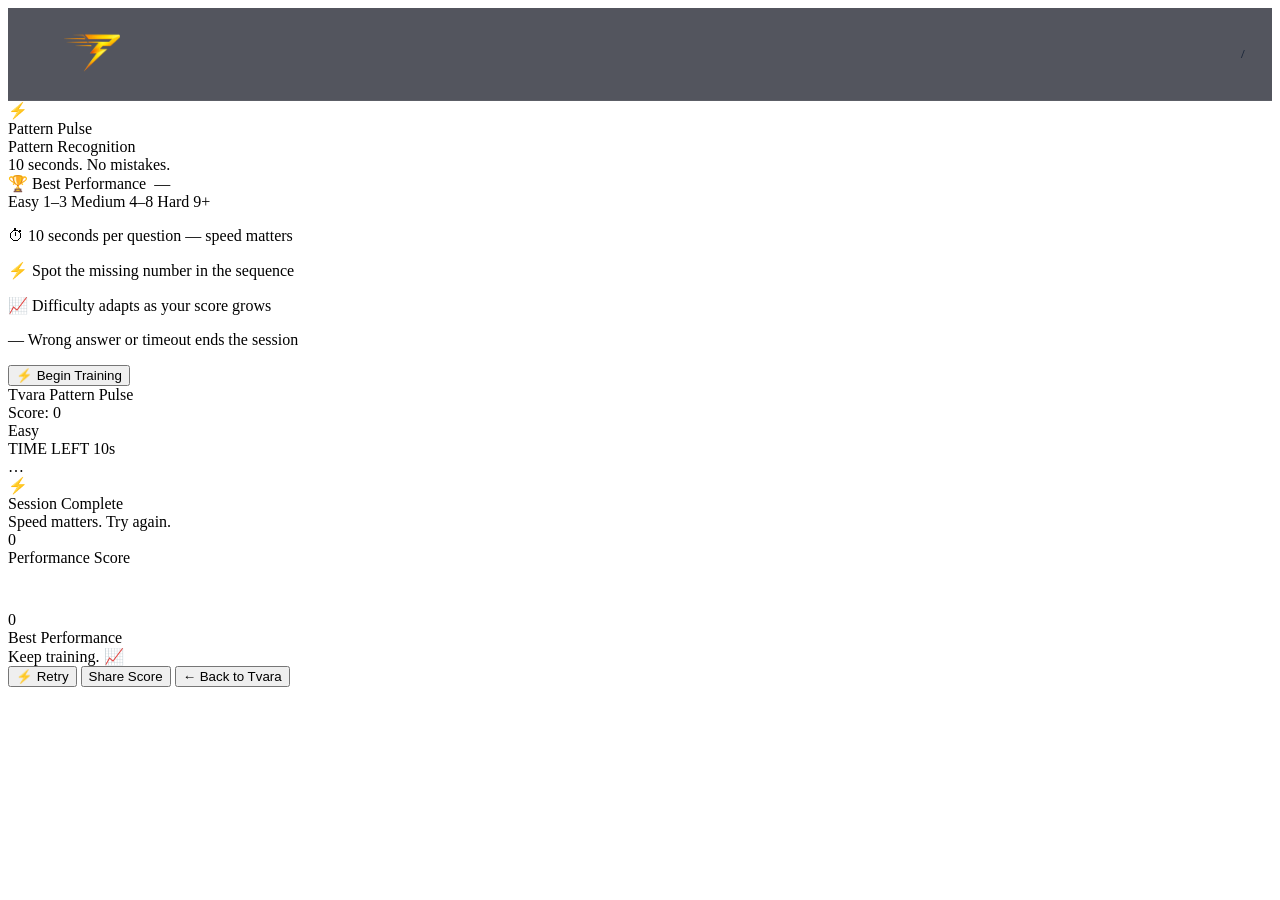
==== games/pattern-pulse/index.html @ 3f2eed26 "refactor: clean URLs — move game HTMLs to folder/index.html structure - games/*.html → games/*/index" ====
<!DOCTYPE html>
<html lang="en">
<head>
  <meta charset="UTF-8" />
  <meta name="viewport" content="width=device-width, initial-scale=1.0"/>
  <meta name="theme-color" content="#0a0d1a"/>
  <title>Pattern Pulse — Tvara</title>
  <!-- Google tag (gtag.js) -->
  <script async src="https://www.googletagmanager.com/gtag/js?id=G-ZN4RX93M39"></script>
  <script>
    window.dataLayer = window.dataLayer || [];
    function gtag(){dataLayer.push(arguments);}
    gtag('js', new Date());
    gtag('config', 'G-ZN4RX93M39');
  </script>
  <!-- Favicons & PWA -->
  <link rel="icon" type="image/x-icon" href="../../assets/favicon.ico"/>
  <link rel="icon" type="image/png" sizes="16x16" href="../../assets/favicon-16x16.png"/>
  <link rel="icon" type="image/png" sizes="32x32" href="../../assets/favicon-32x32.png"/>
  <link rel="apple-touch-icon" sizes="180x180" href="../../assets/apple-touch-icon.png"/>
  <link rel="manifest" href="../../assets/site.webmanifest"/>
  <link href="https://fonts.googleapis.com/css2?family=Inter:wght@400;600;700;800&display=swap" rel="stylesheet"/>
  <link rel="stylesheet" href="../../assets/css/base.css"/>
  <link rel="stylesheet" href="../../assets/css/nav.css"/>
  <link rel="stylesheet" href="../../assets/games/game-shell.css"/>
</head>
<body>
<div id="app">

  <!-- ── Nav ── -->
  <nav class="tf-nav">
    <div class="tf-nav-inner">
      <a class="nav-brand" href="/">
        <div class="nav-logo">
          <img src="../../assets/favicon2.png" alt="Tvara logo" class="nav-logo-img"/>
        </div>
        <span class="nav-name">Tvara</span>
      </a>
      <div class="nav-breadcrumb">
        <span class="nav-breadcrumb-sep">/</span>
        <span class="nav-breadcrumb-page">Pattern Pulse</span>
      </div>
    </div>
  </nav>

  <!-- ── Card ── -->
  <div class="card-wrap">
    <div class="card">

      <!-- PRE-PLAY -->
      <div id="preplay-screen" class="screen active">
        <span class="pp-game-icon">⚡</span>
        <div class="pp-game-name">Pattern Pulse</div>
        <div class="pp-game-sub">Pattern Recognition</div>
        <div class="pp-tagline">10 seconds. No mistakes.</div>
        <div class="pp-best-row">
          🏆 Best Performance &nbsp;<span class="bv" id="pp-best">—</span>
        </div>
        <div class="diff-pills">
          <span class="pill pill-easy">Easy 1–3</span>
          <span class="pill pill-medium">Medium 4–8</span>
          <span class="pill pill-hard">Hard 9+</span>
        </div>
        <div class="howto">
          <p><span>⏱</span> 10 seconds per question — speed matters</p>
          <p><span>⚡</span> Spot the missing number in the sequence</p>
          <p><span>📈</span> Difficulty adapts as your score grows</p>
          <p><span>—</span> Wrong answer or timeout ends the session</p>
        </div>
        <button class="cta-btn" id="play-btn">⚡ Begin Training</button>
      </div>

      <!-- GAME -->
      <div id="game-screen" class="screen">
        <div class="header">
          <div class="header-left">
            <span class="header-brand">Tvara</span>
            <span class="header-mode">Pattern Pulse</span>
          </div>
          <div class="score-badge" id="score">Score: 0</div>
        </div>
        <div class="diff-badge easy" id="diff-badge">
          <div class="diff-dot"></div>
          <span id="diff-label">Easy</span>
        </div>
        <div class="timer-wrap">
          <div class="timer-label">
            <span>TIME LEFT</span>
            <span id="timer-count">10s</span>
          </div>
          <div class="timer-track">
            <div class="timer-bar" id="timer-bar"></div>
          </div>
        </div>
        <div class="question-area" id="question-area">
          <div id="question">…</div>
        </div>
        <div id="options"></div>
      </div>

      <!-- GAME OVER -->
      <div id="gameover-screen" class="screen">
        <span class="go-emoji" id="go-emoji">⚡</span>
        <div class="go-title">Session Complete</div>
        <div class="go-sub" id="go-sub">Speed matters. Try again.</div>
        <div class="divider"></div>
        <div class="scores-row">
          <div class="score-col">
            <div class="go-score-val" id="final-score">0</div>
            <div class="go-label">Performance Score</div>
          </div>
          <div style="width:1px;height:44px;background:rgba(255,255,255,0.08)"></div>
          <div class="score-col">
            <div class="go-best-val" id="best-score-display">0</div>
            <div class="go-label">Best Performance</div>
          </div>
        </div>
        <div class="go-msg-badge" id="go-msg">Keep training. 📈</div>
        <div class="beat-best" id="beat-best"></div>
        <div class="divider"></div>
        <button class="cta-btn"   id="restart-btn">⚡ Retry</button>
        <button class="share-btn" id="share-btn">Share Score</button>
        <button class="ghost-btn" id="menu-btn">← Back to Tvara</button>
      </div>

    </div>
  </div>

</div><!-- /app -->

<div class="toast" id="toast"></div>

<script type="module" src="../../assets/games/pattern-pulse.js"></script>
</body>
</html>
---- assets/css/nav.css ----
/* ═══════════════════════════════.nav-logo {
  height: 48px;
  width: 48px;
  display: flex; align-items: center; justify-content: center;
  flex-shrink: 0;
  overflow: hidden;
  border-radius: 10px;
}
.nav-logo-img {
  height: 350%;
  width: auto;
  object-fit: cover;
  object-position: 15% center;
  display: block;
}Tvara — Shared Nav Component
   Used by: index.html + all games/*.html
   ══════════════════════════════════════════ */

.tf-nav {
  width: 100%;
  background: rgba(10,13,26,0.7);
  backdrop-filter: blur(12px);
  -webkit-backdrop-filter: blur(12px);
  border-bottom: 1px solid rgba(255,255,255,0.05);
  position: sticky;
  top: 0;
  z-index: 100;
}

.tf-nav-inner {
  width: 100%;
  padding: 6px 40px;
  display: flex;
  align-items: center;
  justify-content: space-between;
  gap: 16px;
}

/* ── Brand ── */
.nav-brand {
  display: flex;
  align-items: center;
  gap: 10px;
  text-decoration: none;
  flex-shrink: 0;
}
.nav-logo {
  height: 56px;
  width: 56px;
  display: flex; align-items: center; justify-content: center;
  flex-shrink: 0;
  overflow: hidden;
  border-radius: 12px;
}
.nav-logo-img {
  height: 200%;
  width: 200%;
  object-fit: cover;
  object-position: center center;
  display: block;
}
.nav-name {
  font-size: 1.35rem;
  font-weight: 800;
  letter-spacing: -0.5px;
  background: linear-gradient(135deg, var(--purple), var(--blue));
  -webkit-background-clip: text;
  background-clip: text;
  -webkit-text-fill-color: transparent;
}

/* ── Breadcrumb (game pages) ── */
.nav-breadcrumb {
  display: flex;
  align-items: center;
  gap: 8px;
  font-size: 0.82rem;
  font-weight: 600;
}
.nav-breadcrumb-sep { color: #1e293b; }
.nav-breadcrumb-page {
  background: linear-gradient(135deg, var(--purple), var(--blue));
  -webkit-background-clip: text;
  background-clip: text;
  -webkit-text-fill-color: transparent;
}

/* ── Centre links (home only, desktop) ── */
.nav-links {
  display: none;
  align-items: center;
  gap: 28px;
}
.nav-link {
  font-size: 0.82rem;
  font-weight: 600;
  color: #94a3b8;
  text-decoration: none;
  transition: color 0.15s;
}
.nav-link:hover { color: #e2e8f0; }

/* ── Right-side tag/badge ── */
.nav-tag {
  font-size: 0.7rem;
  font-weight: 700;
  color: #94a3b8;
  letter-spacing: 1px;
  text-transform: uppercase;
  background: rgba(255,255,255,0.06);
  border: 1px solid rgba(255,255,255,0.12);
  padding: 4px 10px;
  border-radius: var(--r-full);
  flex-shrink: 0;
}

/* ── Responsive ── */
@media (min-width: 640px) {
  .tf-nav-inner  { padding: 18px 40px; }
  .nav-links { display: flex; }
}
@media (min-width: 1024px) {
  .tf-nav-inner  { padding: 18px 56px; }
}
@media (max-width: 480px) {
  .tf-nav-inner  { padding: 14px 20px; }
}
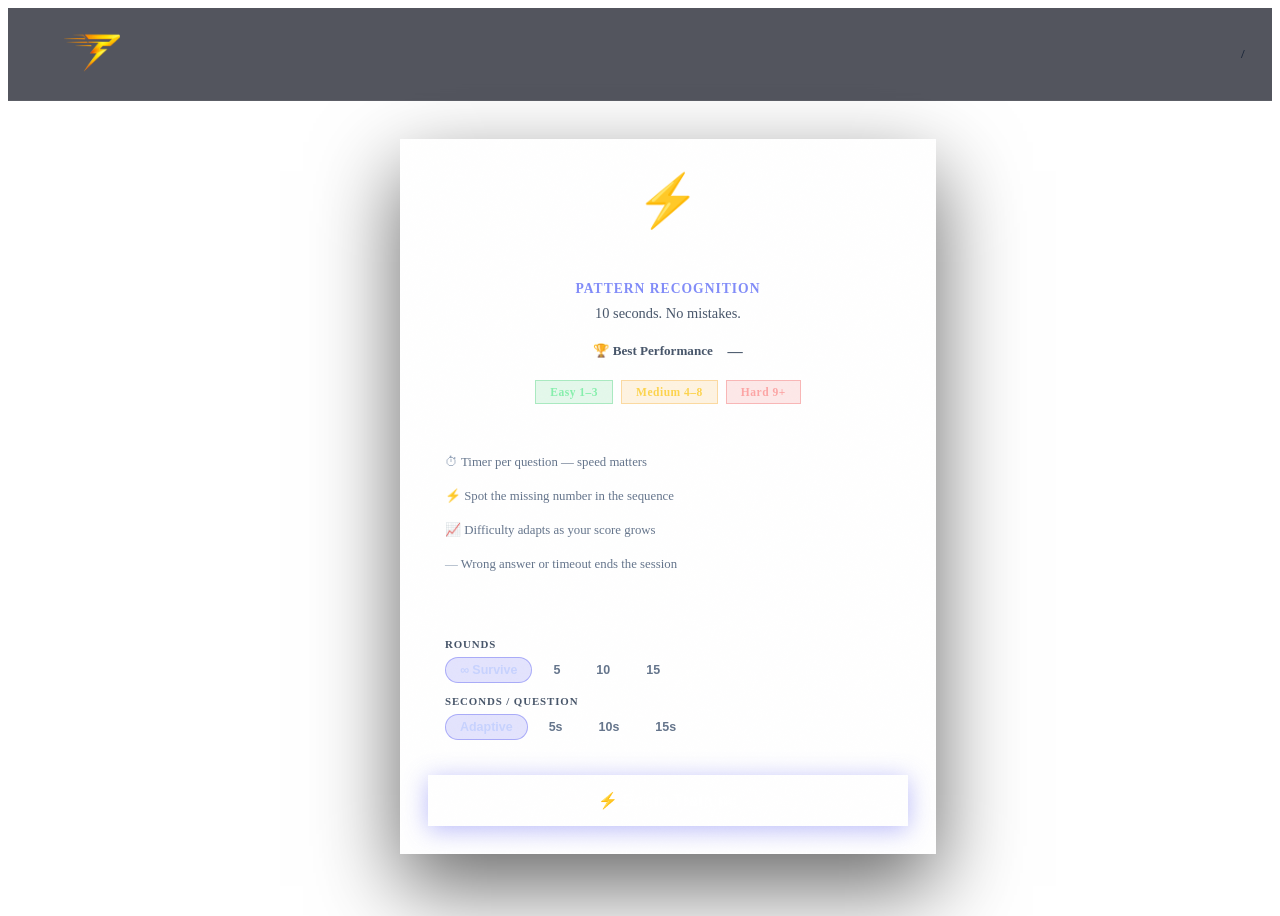
==== commit fc15db53: "merge: cursor-revamp → main (profile, self-test fix, back button fix, difficulty settings, word bank" ====
--- a/games/pattern-pulse/index.html
+++ b/games/pattern-pulse/index.html
@@ -62,11 +62,34 @@
           <span class="pill pill-hard">Hard 9+</span>
         </div>
         <div class="howto">
-          <p><span>⏱</span> 10 seconds per question — speed matters</p>
+          <p><span>⏱</span> Timer per question — speed matters</p>
           <p><span>⚡</span> Spot the missing number in the sequence</p>
           <p><span>📈</span> Difficulty adapts as your score grows</p>
           <p><span>—</span> Wrong answer or timeout ends the session</p>
         </div>
+
+        <!-- ── User settings ── -->
+        <div class="gs-settings">
+          <div class="gs-setting-row">
+            <label class="gs-setting-label">Rounds</label>
+            <div class="gs-pill-group" id="pp-rounds-sel">
+              <button class="gs-pill active" data-value="0">∞ Survive</button>
+              <button class="gs-pill" data-value="5">5</button>
+              <button class="gs-pill" data-value="10">10</button>
+              <button class="gs-pill" data-value="15">15</button>
+            </div>
+          </div>
+          <div class="gs-setting-row">
+            <label class="gs-setting-label">Seconds / question</label>
+            <div class="gs-pill-group" id="pp-timer-sel">
+              <button class="gs-pill active" data-value="0">Adaptive</button>
+              <button class="gs-pill" data-value="5">5s</button>
+              <button class="gs-pill" data-value="10">10s</button>
+              <button class="gs-pill" data-value="15">15s</button>
+            </div>
+          </div>
+        </div>
+
         <button class="cta-btn" id="play-btn">⚡ Begin Training</button>
       </div>
 
@@ -130,6 +153,7 @@
 
 <div class="toast" id="toast"></div>
 
+<script type="module" src="../../assets/js/common.js"></script>
 <script type="module" src="../../assets/games/pattern-pulse.js"></script>
 </body>
 </html>
--- a/assets/css/nav.css
+++ b/assets/css/nav.css
@@ -125,3 +125,49 @@
 @media (max-width: 480px) {
   .tf-nav-inner  { padding: 14px 20px; }
 }
+
+/* ── User identity badge ── */
+.user-badge {
+  display: flex;
+  align-items: center;
+  gap: 6px;
+  margin-left: 10px;
+  flex-shrink: 0;
+}
+
+.user-badge-name {
+  font-size: 0.72rem;
+  font-weight: 700;
+  color: #94a3b8;
+  letter-spacing: 0.3px;
+  white-space: nowrap;
+  overflow: hidden;
+  text-overflow: ellipsis;
+  max-width: 110px;
+}
+
+.user-badge-streak,
+.user-badge-best {
+  font-size: 0.68rem;
+  font-weight: 700;
+  padding: 2px 8px;
+  border-radius: var(--r-full);
+  white-space: nowrap;
+}
+
+.user-badge-streak {
+  background: rgba(245, 158, 11, 0.15);
+  color: #fbbf24;
+  border: 1px solid rgba(245, 158, 11, 0.25);
+}
+
+.user-badge-best {
+  background: rgba(99, 102, 241, 0.12);
+  color: #818cf8;
+  border: 1px solid rgba(99, 102, 241, 0.22);
+}
+
+@media (max-width: 480px) {
+  .user-badge-best { display: none !important; }
+  .user-badge-name { max-width: 72px; }
+}
--- a/assets/games/game-shell.css
+++ b/assets/games/game-shell.css
@@ -0,0 +1,386 @@
+/* ══════════════════════════════════════════
+   Tvara — Shared Game Shell Styles
+   Depends on: base.css, nav.css
+   ══════════════════════════════════════════ */
+
+/* ── Page wrapper ── */
+#app {
+  min-height: 100vh;
+  display: flex;
+  flex-direction: column;
+  align-items: center;
+}
+
+/* ── Card wrapper (centers card on page) ── */
+.card-wrap {
+  width: 100%;
+  max-width: 480px;
+  padding: 24px 16px 40px;
+  flex: 1;
+  display: flex;
+  flex-direction: column;
+  justify-content: center;
+}
+
+/* ── Glassmorphism card ── */
+.card {
+  background: var(--surface);
+  border: 1px solid var(--border);
+  border-radius: var(--r-2xl);
+  padding: 32px 28px 28px;
+  width: 100%;
+  box-shadow: 0 32px 80px rgba(0,0,0,0.6);
+  backdrop-filter: blur(14px);
+  -webkit-backdrop-filter: blur(14px);
+  position: relative;
+  overflow: hidden;
+}
+.card::before {
+  content: '';
+  position: absolute; inset: 0;
+  background-image: url("data:image/svg+xml,%3Csvg viewBox='0 0 200 200' xmlns='http://www.w3.org/2000/svg'%3E%3Cfilter id='n'%3E%3CfeTurbulence type='fractalNoise' baseFrequency='0.9' numOctaves='4' stitchTiles='stitch'/%3E%3C/filter%3E%3Crect width='100%25' height='100%25' filter='url(%23n)' opacity='0.04'/%3E%3C/svg%3E");
+  background-size: 180px;
+  pointer-events: none;
+  border-radius: inherit;
+  opacity: 0.35;
+}
+
+/* ════════════════════════════════
+   Screen toggling
+   ════════════════════════════════ */
+.screen         { display: none; }
+.screen.active  { display: block; }
+
+/* ════════════════════════════════
+   Shared buttons
+   ════════════════════════════════ */
+.cta-btn {
+  width: 100%; padding: 16px;
+  font-size: 1rem; font-weight: 700;
+  border: none; border-radius: var(--r-lg);
+  background: linear-gradient(135deg, var(--indigo), #8b5cf6);
+  color: #fff; cursor: pointer; letter-spacing: 0.3px;
+  transition: opacity 0.2s, transform 0.15s, box-shadow 0.2s;
+  box-shadow: 0 4px 24px rgba(99,102,241,0.45);
+}
+.cta-btn:hover  { opacity: 0.9; transform: translateY(-2px); box-shadow: 0 8px 32px rgba(99,102,241,0.6); }
+.cta-btn:active { transform: scale(0.97); }
+
+.ghost-btn {
+  width: 100%; padding: 13px;
+  font-size: 0.9rem; font-weight: 700;
+  border: 1.5px solid rgba(255,255,255,0.1); border-radius: var(--r-md);
+  background: transparent; color: #64748b; cursor: pointer;
+  transition: background 0.18s, border-color 0.18s;
+  margin-top: 8px;
+}
+.ghost-btn:hover  { background: rgba(255,255,255,0.04); border-color: rgba(255,255,255,0.18); color: #94a3b8; }
+.ghost-btn:active { transform: scale(0.97); }
+
+.share-btn {
+  width: 100%; padding: 13px;
+  font-size: 0.92rem; font-weight: 700;
+  border: 1.5px solid rgba(167,139,250,0.35); border-radius: var(--r-md);
+  background: rgba(167,139,250,0.1); color: var(--purple); cursor: pointer;
+  transition: background 0.18s, border-color 0.18s;
+  margin-top: 4px;
+}
+.share-btn:hover  { background: rgba(167,139,250,0.18); border-color: rgba(167,139,250,0.5); }
+.share-btn:active { transform: scale(0.97); }
+.share-btn.copied { color: #86efac; border-color: rgba(34,197,94,0.4); background: rgba(34,197,94,0.08); }
+
+/* ════════════════════════════════
+   Pre-play screen
+   ════════════════════════════════ */
+#preplay-screen { text-align: center; animation: fadeUp 0.4s ease; }
+
+.pp-game-icon {
+  font-size: 3.2rem; display: block; margin-bottom: 12px;
+  animation: pulse-icon 2.5s ease-in-out infinite;
+}
+@keyframes pulse-icon {
+  0%, 100% { transform: scale(1);    filter: drop-shadow(0 0 0px var(--purple)); }
+  50%       { transform: scale(1.08); filter: drop-shadow(0 0 14px var(--purple)); }
+}
+.pp-game-name {
+  font-size: 1.9rem; font-weight: 800; letter-spacing: -1px;
+  background: linear-gradient(135deg, var(--purple), var(--blue));
+  -webkit-background-clip: text; background-clip: text; -webkit-text-fill-color: transparent;
+  margin-bottom: 3px;
+}
+.pp-game-sub {
+  font-size: 0.85rem; font-weight: 600; color: #818cf8;
+  letter-spacing: 1px; text-transform: uppercase; margin-bottom: 8px;
+}
+.pp-tagline { font-size: 0.9rem; color: #475569; margin-bottom: 20px; }
+
+.pp-best-row {
+  display: flex; align-items: center; justify-content: center;
+  gap: 8px; margin-bottom: 20px;
+  font-size: 0.82rem; color: #475569; font-weight: 600;
+}
+.pp-best-row .bv { color: var(--purple); font-size: 0.95rem; font-weight: 800; }
+
+.diff-pills { display: flex; gap: 8px; justify-content: center; margin-bottom: 20px; }
+.pill {
+  padding: 5px 14px; border-radius: var(--r-full);
+  font-size: 0.72rem; font-weight: 700; letter-spacing: 0.5px;
+}
+.pill-easy   { background: rgba(34,197,94,0.12);  border: 1px solid rgba(34,197,94,0.3);  color: #86efac; }
+.pill-medium { background: rgba(245,158,11,0.12); border: 1px solid rgba(245,158,11,0.3); color: #fcd34d; }
+.pill-hard   { background: rgba(239,68,68,0.12);  border: 1px solid rgba(239,68,68,0.3);  color: #fca5a5; }
+
+.howto {
+  background: rgba(255,255,255,0.03); border: 1px solid rgba(255,255,255,0.07);
+  border-radius: var(--r-lg); padding: 14px 16px;
+  text-align: left; margin-bottom: 20px;
+}
+.howto p            { font-size: 0.8rem; color: #64748b; line-height: 1.65; }
+.howto p + p        { margin-top: 4px; }
+.howto span         { color: #94a3b8; }
+
+/* ════════════════════════════════
+   Game settings (pre-play)
+   ════════════════════════════════ */
+.gs-settings {
+  width: 100%;
+  display: flex;
+  flex-direction: column;
+  gap: 12px;
+  margin-bottom: 20px;
+  background: rgba(255,255,255,0.02);
+  border: 1px solid rgba(255,255,255,0.07);
+  border-radius: 14px;
+  padding: 14px 16px;
+  text-align: left;
+}
+
+.gs-setting-row {
+  display: flex;
+  flex-direction: column;
+  gap: 7px;
+}
+
+.gs-setting-label {
+  font-size: 0.68rem;
+  font-weight: 700;
+  text-transform: uppercase;
+  letter-spacing: 0.9px;
+  color: #475569;
+}
+
+.gs-pill-group {
+  display: flex;
+  flex-wrap: wrap;
+  gap: 6px;
+}
+
+.gs-pill {
+  padding: 5px 14px;
+  border-radius: 99px;
+  font-size: 0.78rem;
+  font-weight: 600;
+  cursor: pointer;
+  border: 1px solid rgba(255,255,255,0.10);
+  background: rgba(255,255,255,0.04);
+  color: #64748b;
+  transition: background 0.13s, border-color 0.13s, color 0.13s;
+}
+
+.gs-pill:hover {
+  background: rgba(99,102,241,0.08);
+  border-color: rgba(99,102,241,0.25);
+  color: #a5b4fc;
+}
+
+.gs-pill.active {
+  background: rgba(99,102,241,0.18);
+  border-color: rgba(99,102,241,0.45);
+  color: #c7d2fe;
+  font-weight: 700;
+}
+
+/* ════════════════════════════════
+   Game screen
+   ════════════════════════════════ */
+#game-screen { animation: fadeUp 0.3s ease; }
+
+.header {
+  display: flex; align-items: center; justify-content: space-between;
+  margin-bottom: 18px;
+}
+.header-left    { display: flex; flex-direction: column; gap: 2px; }
+.header-brand   { font-size: 0.68rem; font-weight: 700; letter-spacing: 1.5px; text-transform: uppercase; color: #4338ca; }
+.header-mode {
+  font-size: 1rem; font-weight: 800; letter-spacing: -0.3px;
+  background: linear-gradient(135deg, var(--purple), var(--blue));
+  -webkit-background-clip: text; background-clip: text; -webkit-text-fill-color: transparent;
+}
+
+.score-badge {
+  background: rgba(167,139,250,0.15); border: 1px solid rgba(167,139,250,0.3);
+  color: var(--purple); font-size: 0.85rem; font-weight: 700;
+  padding: 6px 16px; border-radius: var(--r-full);
+  transition: transform 0.15s;
+}
+.score-badge.pop { animation: pop 0.3s ease; }
+@keyframes pop {
+  0%   { transform: scale(1); }
+  45%  { transform: scale(1.4); }
+  100% { transform: scale(1); }
+}
+
+/* ── Difficulty badge ── */
+.diff-badge {
+  display: flex; align-items: center; justify-content: center;
+  gap: 6px; margin-bottom: 12px;
+  font-size: 0.7rem; font-weight: 700; letter-spacing: 1px; text-transform: uppercase;
+}
+.diff-dot { width: 7px; height: 7px; border-radius: 50%; animation: blink 1.4s ease infinite; }
+@keyframes blink { 0%,100%{opacity:1} 50%{opacity:0.3} }
+.diff-badge.easy   { color: #86efac; } .diff-badge.easy   .diff-dot { background: var(--green); }
+.diff-badge.medium { color: #fcd34d; } .diff-badge.medium .diff-dot { background: var(--amber); }
+.diff-badge.hard   { color: #fca5a5; } .diff-badge.hard   .diff-dot { background: var(--red); }
+
+/* ── Timer ── */
+.timer-wrap   { margin-bottom: 16px; }
+.timer-label  {
+  display: flex; justify-content: space-between;
+  font-size: 0.73rem; font-weight: 600; color: #475569; margin-bottom: 6px;
+}
+.timer-label #timer-count { color: #94a3b8; font-weight: 700; }
+.timer-track  { height: 7px; background: rgba(255,255,255,0.06); border-radius: 99px; overflow: hidden; }
+.timer-bar {
+  height: 100%; border-radius: 99px; width: 100%;
+  background: linear-gradient(90deg, var(--green), #86efac);
+  transition: width 0.9s linear, background 0.5s ease;
+}
+.timer-bar.warning { background: linear-gradient(90deg, var(--amber), #fcd34d); }
+.timer-bar.danger  { background: linear-gradient(90deg, var(--red), #fca5a5); }
+
+/* ── Question area ── */
+.question-area {
+  background: rgba(255,255,255,0.03); border: 1px solid rgba(255,255,255,0.07);
+  border-radius: var(--r-lg); padding: 24px 16px; margin-bottom: 16px;
+  min-height: 86px; display: flex; align-items: center; justify-content: center;
+  transition: opacity 0.15s ease, transform 0.15s ease;
+}
+#question {
+  font-size: 1.45rem; font-weight: 700; letter-spacing: 0.5px;
+  text-align: center; color: #f1f5f9; word-break: break-word;
+}
+
+/* ── Options grid ── */
+#options { display: grid; grid-template-columns: 1fr 1fr; gap: 10px; margin-bottom: 16px; }
+
+.option {
+  padding: 17px 10px; font-size: 1.1rem; font-weight: 700;
+  border: 1.5px solid rgba(255,255,255,0.1); border-radius: var(--r-lg);
+  background: rgba(255,255,255,0.05); color: #e2e8f0;
+  cursor: pointer; position: relative; overflow: hidden;
+  transition: background 0.18s, border-color 0.18s, transform 0.12s, box-shadow 0.18s;
+}
+.option::after {
+  content: ''; position: absolute; inset: 0;
+  background: radial-gradient(circle, rgba(255,255,255,0.15) 0%, transparent 70%);
+  opacity: 0; transition: opacity 0.3s; border-radius: inherit;
+}
+.option:active::after { opacity: 1; }
+.option:hover:not(:disabled) {
+  background: rgba(96,165,250,0.14); border-color: rgba(96,165,250,0.45);
+  transform: translateY(-3px); box-shadow: 0 8px 22px rgba(96,165,250,0.15);
+}
+.option:active:not(:disabled) { transform: scale(0.94); }
+.option.correct {
+  background: rgba(34,197,94,0.18) !important; border-color: var(--green) !important;
+  color: #86efac; box-shadow: 0 0 20px rgba(34,197,94,0.25) !important;
+  animation: glow-correct 0.4s ease;
+}
+.option.wrong   {
+  background: rgba(239,68,68,0.18) !important; border-color: var(--red) !important;
+  color: #fca5a5; animation: shake 0.4s ease;
+}
+@keyframes glow-correct {
+  0%   { box-shadow: 0 0 0 rgba(34,197,94,0); }
+  50%  { box-shadow: 0 0 28px rgba(34,197,94,0.55); }
+  100% { box-shadow: 0 0 20px rgba(34,197,94,0.25); }
+}
+@keyframes shake {
+  0%,100% { transform: translateX(0); }
+  20%     { transform: translateX(-6px); }
+  40%     { transform: translateX(6px); }
+  60%     { transform: translateX(-5px); }
+  80%     { transform: translateX(5px); }
+}
+
+/* ════════════════════════════════
+   Game-over screen
+   ════════════════════════════════ */
+#gameover-screen { text-align: center; animation: fadeUp 0.35s ease; }
+
+.go-emoji  { font-size: 3.6rem; margin-bottom: 7px; display: block; }
+.go-title  { font-size: 1.6rem; font-weight: 800; color: #f1f5f9; margin-bottom: 2px; }
+.go-sub    { font-size: 0.88rem; color: #64748b; margin-bottom: 18px; }
+.divider   { width: 100%; height: 1px; background: rgba(255,255,255,0.07); margin: 11px 0; }
+
+.scores-row { display: flex; justify-content: space-around; align-items: center; margin-bottom: 5px; }
+.score-col  { display: flex; flex-direction: column; align-items: center; gap: 3px; }
+
+.go-score-val {
+  font-size: 2.8rem; font-weight: 800; line-height: 1;
+  background: linear-gradient(135deg, var(--purple), var(--blue));
+  -webkit-background-clip: text; background-clip: text; -webkit-text-fill-color: transparent;
+}
+.go-best-val { font-size: 1.8rem; font-weight: 800; color: #fcd34d; line-height: 1; }
+.go-best-val.new-best { animation: new-best-pop 0.6s ease; }
+@keyframes new-best-pop {
+  0%   { transform: scale(1); }
+  40%  { transform: scale(1.3); filter: drop-shadow(0 0 12px #fcd34d); }
+  100% { transform: scale(1); }
+}
+
+.go-label    { font-size: 0.7rem; color: #475569; font-weight: 700; text-transform: uppercase; letter-spacing: 1px; }
+.go-msg-badge {
+  display: inline-block; padding: 6px 18px; border-radius: var(--r-full);
+  background: rgba(167,139,250,0.12); border: 1px solid rgba(167,139,250,0.25);
+  color: #c4b5fd; font-size: 0.86rem; font-weight: 600; margin: 9px 0 3px;
+}
+.beat-best { font-size: 0.78rem; color: #fcd34d; font-weight: 600; margin-bottom: 3px; min-height: 1.1em; }
+
+/* ════════════════════════════════
+   Coming-soon pages
+   ════════════════════════════════ */
+.soon-wrap {
+  flex: 1; display: flex; flex-direction: column;
+  align-items: center; justify-content: center;
+  text-align: center; padding: 48px 24px;
+  gap: 14px; animation: fadeUp 0.5s ease;
+}
+.soon-icon  { font-size: 4rem; line-height: 1; }
+.soon-title {
+  font-size: clamp(1.6rem, 4vw, 2.2rem); font-weight: 800;
+  letter-spacing: -1px; color: #f1f5f9; margin-top: 4px;
+}
+.soon-badge {
+  display: inline-block; padding: 5px 16px; border-radius: var(--r-full);
+  font-size: 0.72rem; font-weight: 700; letter-spacing: 1.5px; text-transform: uppercase;
+  background: rgba(255,255,255,0.06); border: 1px solid rgba(255,255,255,0.12); color: #475569;
+}
+.soon-desc { font-size: 0.92rem; color: #475569; max-width: 300px; line-height: 1.6; }
+.back-btn {
+  display: inline-flex; align-items: center; gap: 6px;
+  padding: 11px 24px; border-radius: var(--r-full);
+  font-size: 0.85rem; font-weight: 700;
+  background: rgba(255,255,255,0.05); border: 1px solid rgba(255,255,255,0.1);
+  color: #64748b; text-decoration: none; margin-top: 8px;
+  transition: background 0.15s, color 0.15s;
+}
+.back-btn:hover { background: rgba(255,255,255,0.1); color: #94a3b8; }
+
+/* ════════════════════════════════
+   Responsive
+   ════════════════════════════════ */
+@media (max-width: 380px) {
+  .card        { padding: 22px 16px 18px; }
+  #question    { font-size: 1.2rem; }
+}
